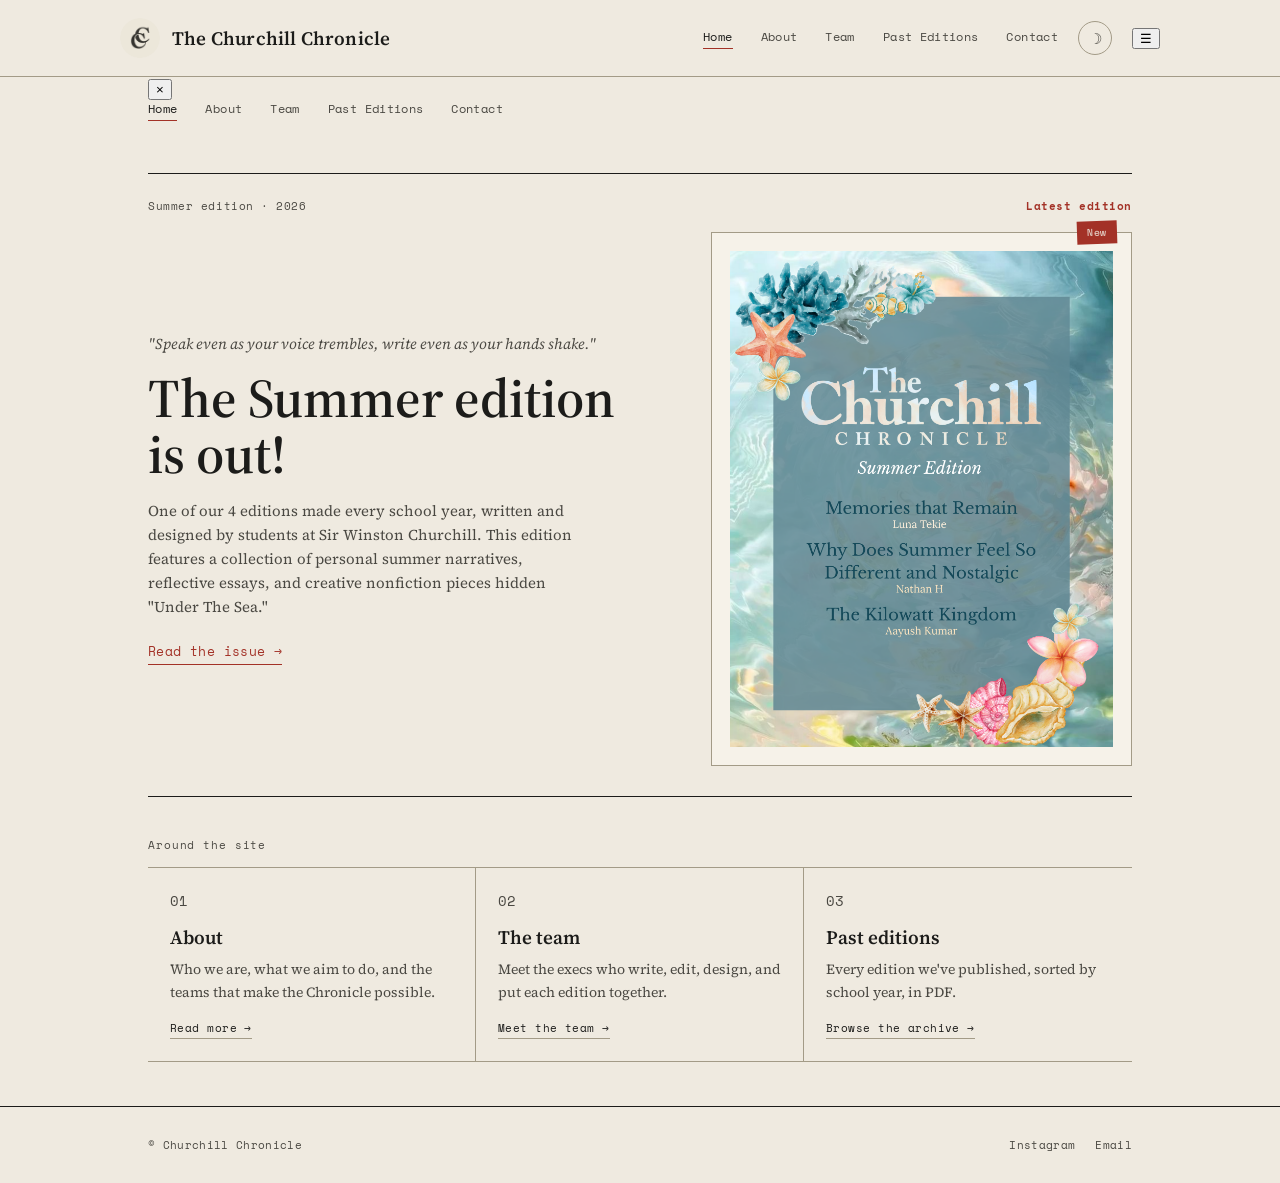
==== index.html @ 62dafbb4 "add mobile navigation and polish" ====
<!DOCTYPE html>
<html lang="en">
<head>
    <script>
      (function () {
        var saved = localStorage.getItem('theme');
        if (saved === 'light' || saved === 'dark') {
          document.documentElement.setAttribute('data-theme', saved);
        }
      })();
    </script>
    <meta charset="UTF-8">
    <meta name="viewport" content="width=device-width, initial-scale=1, viewport-fit=cover">
    <title>The Churchill Chronicle</title>

    <link rel="preconnect" href="https://fonts.googleapis.com">
    <link rel="preconnect" href="https://fonts.gstatic.com" crossorigin>
    <link href="https://fonts.googleapis.com/css2?family=Source+Serif+4:ital,opsz,wght@0,8..60,400;0,8..60,500;0,8..60,600;1,8..60,400;1,8..60,500&family=Space+Mono:wght@400;700&display=swap" rel="stylesheet">

    <link rel="stylesheet" href="style.css">

    <link rel="apple-touch-icon" sizes="180x180" href="assets/favicon/apple-touch-icon.png">
    <link rel="icon" type="image/png" sizes="32x32" href="assets/favicon/favicon-32x32.png">
    <link rel="icon" type="image/png" sizes="16x16" href="assets/favicon/favicon-16x16.png">
    <link rel="manifest" href="assets/favicon/site.webmanifest">

<meta name="description" content="The official student magazine of Sir Winston Churchill High School. Read the latest edition, meet the team, and browse past issues.">
<link rel="canonical" href="https://churchillchronicleofficial.github.io/the-churchill-chronicle/index.html">
<!-- Replace "https://churchillchronicleofficial.github.io/the-churchill-chronicle/" with Actual Domain-->

<meta property="og:type" content="website">
<meta property="og:title" content="The Churchill Chronicle">
<meta property="og:description" content="The official student magazine of Sir Winston Churchill High School. Read the latest edition, meet the team, and browse past issues.">
<meta property="og:url" content="https://churchillchronicleofficial.github.io/the-churchill-chronicle/index.html">
<meta property="og:image" content="https://churchillchronicleofficial.github.io/the-churchill-chronicle/assets/social/og-image.jpg">
<!-- TODO: create assets/social/og-image.jpg (1200x630px) — a simple logo-on-paper
     image works well. Every page shares this one image for now. -->

<meta name="twitter:card" content="summary_large_image">
<meta name="twitter:title" content="The Churchill Chronicle">
<meta name="twitter:description" content="The official student magazine of Sir Winston Churchill High School. Read the latest edition, meet the team, and browse past issues.">
<meta name="twitter:image" content="https://churchillchronicleofficial.github.io/the-churchill-chronicle/assets/social/og-image.jpg">

<!-- Free, privacy-friendly analytics (GoatCounter). Sign up free at
     https://www.goatcounter.com (use wordpress login), then replace REPLACE-ME below with your
     own site code (find it in your GoatCounter settings). Until you do,
     this script simply won't send any data anywhere. -->
<script data-goatcounter="https://theofficialchurchillchronicle.goatcounter.com/count"
        async src="//gc.zgo.at/count.js"></script>

</head>
<body>

<header>
  <div class="wrap header-inner">
    <div class="brand">
      <img class="logo-mark" src="assets/images/logo.svg" alt="Churchill Chronicle logo">
      <div class="brand-text">
        <div class="name">The Churchill Chronicle</div>
      </div>
    </div>
    <div class="header-right">
      <nav>
        <a href="index.html" class="active">Home</a>
        <a href="about.html">About</a>
        <a href="team.html">Team</a>
        <a href="editions.html">Past Editions</a>
        <a href="contact.html">Contact</a>
      </nav>
      <button class="theme-toggle" id="themeToggle" aria-label="Toggle light or dark theme">&#9789;</button>
      <button class="menu-toggle" id="menuToggle" aria-label="Open menu">&#9776;</button>
    </div>
  </div>
</header>

<div class="mobile-nav-overlay" id="mobileNav">
  <div class="wrap mobile-nav-header">
    <button class="mobile-nav-close" id="mobileNavClose" aria-label="Close menu">&times;</button>
  </div>
  <nav class="mobile-nav-links wrap">
      <a href="index.html" class="active">Home</a>
      <a href="about.html">About</a>
      <a href="team.html">Team</a>
      <a href="editions.html">Past Editions</a>
      <a href="contact.html">Contact</a>
  </nav>
</div>


<main class="wrap">

  <section class="hero">
    <div class="hero-frame">
      <div class="meta-row">
        <span>Summer edition &middot; 2026</span>
        <span class="latest">Latest edition</span>
      </div>
      <div class="hero-grid">
        <div>
          <p class="tagline">"Speak even as your voice trembles, write even as your hands shake."</p>
          <h1 class="hero-title">The Summer edition is out!</h1>
          <p class="hero-sub">One of our 4 editions made every school year, written and designed by students at Sir Winston Churchill. This edition features a collection of personal summer narratives, reflective essays, and creative nonfiction pieces hidden "Under The Sea."</p>
          <a href="assets/pdfs/summer-2025.pdf"class="read-link">Read the issue &rarr;</a>
        </div>
        <div class="cover-frame">
          <span class="stamp-tag">New</span>
          <img src="assets/covers/summer-2026-cover.png" alt="Summer 2026 edition cover">
        </div>
      </div>
    </div>
  </section>

  <section class="index-section">
    <p class="index-heading">Around the site</p>
    <div class="index-grid">
      <div class="index-card">
        <p class="index-num">01</p>
        <h3>About</h3>
        <p>Who we are, what we aim to do, and the teams that make the Chronicle possible.</p>
        <a href="about.html">Read more &rarr;</a>
      </div>
      <div class="index-card">
        <p class="index-num">02</p>
        <h3>The team</h3>
        <p>Meet the execs who write, edit, design, and put each edition together.</p>
        <a href="team.html">Meet the team &rarr;</a>
      </div>
      <div class="index-card">
        <p class="index-num">03</p>
        <h3>Past editions</h3>
        <p>Every edition we've published, sorted by school year, in PDF.</p>
        <a href="editions.html">Browse the archive &rarr;</a>
      </div>
    </div>
  </section>

</main>

<footer>
  <div class="wrap footer-inner">
    <span>&copy; Churchill Chronicle</span>
    <div class="footer-links">
      <a href="https://www.instagram.com/thechurchillchronicle/" target="_blank" rel="noopener">Instagram</a>
      <a href="mailto:churchillchronicleofficial@gmail.com">Email</a>
    </div>
  </div>
</footer>

<script>
  (function () {
    var toggle = document.getElementById('themeToggle');
    function currentTheme() {
      var attr = document.documentElement.getAttribute('data-theme');
      if (attr) return attr;
      return window.matchMedia('(prefers-color-scheme: dark)').matches ? 'dark' : 'light';
    }
    function updateIcon() {
      toggle.textContent = currentTheme() === 'dark' ? '\u2600' : '\u263D';
    }
    updateIcon();
    toggle.addEventListener('click', function () {
      var next = currentTheme() === 'dark' ? 'light' : 'dark';
      document.documentElement.setAttribute('data-theme', next);
      localStorage.setItem('theme', next);
      updateIcon();
    });
  })();
</script>


<script>
  (function () {
    var menuToggle = document.getElementById('menuToggle');
    var mobileNav = document.getElementById('mobileNav');
    var mobileNavClose = document.getElementById('mobileNavClose');
    if (!menuToggle || !mobileNav) return;

    function openMenu() {
      mobileNav.classList.add('open');
      document.body.style.overflow = 'hidden';
    }
    function closeMenu() {
      mobileNav.classList.remove('open');
      document.body.style.overflow = '';
    }

    menuToggle.addEventListener('click', openMenu);
    mobileNavClose.addEventListener('click', closeMenu);
    mobileNav.querySelectorAll('a').forEach(function (link) {
      link.addEventListener('click', closeMenu);
    });
    document.addEventListener('keydown', function (e) {
      if (e.key === 'Escape') closeMenu();
    });
  })();
</script>

</body>
</html>
---- style.css ----
/* ===================================================
   Churchill Chronicle — shared stylesheet
   THEME: "The Record" — archival / ledger editorial system
   Link this file from every page: <link rel="stylesheet" href="style.css">
   =================================================== */

:root {
  --paper: #efeae0;
  --paper-raised: #f6f2e9;
  --ink: #1c1c1a;
  --ink-soft: #4a4842;
  --rule: #a39b87;
  --rule-light: #d8d2c1;
  --stamp: #a33227;
  --index-green: #2c4a3e;

  --font-serif: "Source Serif 4", Georgia, serif;
  --font-mono: "Space Mono", "Courier New", monospace;
}

@media (prefers-color-scheme: dark) {
  :root:not([data-theme="light"]) {
    --paper: #1b1a17;
    --paper-raised: #232019;
    --ink: #ece7da;
    --ink-soft: #b8b2a1;
    --rule: #5a5647;
    --rule-light: #35322a;
    --stamp: #d3564a;
    --index-green: #6a9987;
  }
}
:root[data-theme="dark"] {
  --paper: #1b1a17;
  --paper-raised: #232019;
  --ink: #ece7da;
  --ink-soft: #b8b2a1;
  --rule: #5a5647;
  --rule-light: #35322a;
  --stamp: #d3564a;
  --index-green: #6a9987;
}

* { box-sizing: border-box; }

html { scroll-padding-top: env(safe-area-inset-top, 0px); }
html, body { margin: 0; height: 100%; }

body {
  background: var(--paper);
  color: var(--ink);
  font-family: var(--font-serif);
  padding-top: env(safe-area-inset-top, 0px);
  padding-bottom: env(safe-area-inset-bottom, 0px);
  -webkit-font-smoothing: antialiased;
}

a { color: inherit; text-decoration: none; }

.wrap {
  max-width: 1040px;
  margin: 0 auto;
  padding: 0 28px;
}

/* ---- header ---- */
header {
  position: sticky;
  top: env(safe-area-inset-top, 0px);
  background: var(--paper);
  border-bottom: 1px solid var(--rule);
  z-index: 10;
}
.header-inner {
  display: flex;
  align-items: center;
  justify-content: space-between;
  padding: 18px 0;
  gap: 20px;
}
.brand { display: flex; align-items: center; gap: 12px; }

.logo-mark {
  width: 40px;
  height: 40px;
  border-radius: 50%;
  object-fit: cover;
  display: block;
  flex-shrink: 0;
}
.logo-mark.placeholder {
  border: 1.5px solid var(--ink);
  display: flex;
  align-items: center;
  justify-content: center;
  font-family: var(--font-mono);
  font-size: 11px;
  letter-spacing: 0.02em;
  color: var(--ink-soft);
  text-align: center;
  line-height: 1.1;
}

.brand-text .name { font-size: 19px; font-weight: 600; letter-spacing: 0.01em; }
.brand-text .est { font-family: var(--font-mono); font-size: 10px; color: var(--ink-soft); letter-spacing: 0.06em; }

nav { display: flex; gap: 28px; font-family: var(--font-mono); font-size: 12px; letter-spacing: 0.03em; }
nav a { color: var(--ink-soft); border-bottom: 1px solid transparent; padding-bottom: 3px; }
nav a:hover, nav a.active { color: var(--ink); border-bottom-color: var(--stamp); }

@media (max-width: 640px) {
  nav { display: none; } /* replace with a mobile menu when we build that page */
}

/* ---- hero ---- */
.hero { padding: 44px 0 32px; }

.hero-frame {
  border-top: 1px solid var(--ink);
  border-bottom: 1px solid var(--ink);
  padding: 24px 0 30px;
  margin-top: 8px;
}

.meta-row {
  font-family: var(--font-mono);
  font-size: 11px;
  letter-spacing: 0.05em;
  color: var(--ink-soft);
  display: flex;
  justify-content: space-between;
  margin-bottom: 18px;
}
.meta-row .latest { color: var(--stamp); font-weight: 700; }

.hero-grid {
  display: grid;
  grid-template-columns: 1.1fr 0.9fr;
  gap: 48px;
  align-items: center;
}
@media (max-width: 720px) {
  .hero-grid { grid-template-columns: 1fr; gap: 32px; }
}

.tagline { font-style: italic; font-size: 15px; color: var(--ink-soft); margin: 0 0 14px; line-height: 1.5; }

.hero-title {
  font-size: clamp(2.1rem, 4.4vw, 3.4rem);
  line-height: 1.04;
  font-weight: 600;
  margin: 0 0 16px;
  max-width: 480px;
}

.hero-sub { font-size: 15px; color: var(--ink-soft); line-height: 1.6; max-width: 440px; margin: 0 0 20px; }

.read-link {
  display: inline-flex;
  align-items: center;
  gap: 8px;
  font-family: var(--font-mono);
  font-size: 13px;
  letter-spacing: 0.03em;
  color: var(--stamp);
  border-bottom: 1px solid var(--stamp);
  padding-bottom: 3px;
}
.read-link:hover { opacity: 0.75; }

.cover-frame {
  background: var(--paper-raised);
  border: 1px solid var(--rule);
  padding: 18px;
  position: relative;
}
.cover-frame img {
  width: 100%;
  display: block;
  aspect-ratio: 8.5 / 11;
  object-fit: cover;
}
.cover-placeholder {
  aspect-ratio: 8.5 / 11;
  border: 1px dashed var(--rule);
  display: flex;
  flex-direction: column;
  align-items: center;
  justify-content: center;
  gap: 10px;
  text-align: center;
  padding: 20px;
}
.cover-placeholder .label { font-family: var(--font-mono); font-size: 11px; color: var(--ink-soft); letter-spacing: 0.04em; }
.cover-placeholder .issue { font-family: var(--font-mono); font-size: 10px; color: var(--rule); }

.stamp-tag {
  position: absolute;
  top: -12px;
  right: 14px;
  background: var(--stamp);
  color: var(--paper);
  font-family: var(--font-mono);
  font-size: 10px;
  letter-spacing: 0.06em;
  padding: 4px 10px;
  transform: rotate(-2deg);
}

/* ---- teaser index ---- */
.index-section { padding: 8px 0 44px; }
.index-heading { font-family: var(--font-mono); font-size: 11px; letter-spacing: 0.08em; color: var(--ink-soft); margin: 0 0 14px; }

.index-grid { display: grid; grid-template-columns: repeat(3, 1fr); border-top: 1px solid var(--rule); }
@media (max-width: 720px) { .index-grid { grid-template-columns: 1fr; } }

.index-card { border-bottom: 1px solid var(--rule); border-right: 1px solid var(--rule); padding: 22px 22px 24px; }
.index-card:last-child { border-right: none; }
@media (max-width: 720px) { .index-card { border-right: none !important; } }

.index-num { font-family: var(--font-mono); font-size: 11px; color: var(--rule); margin: 0 0 12px; }
.index-card h3 { font-size: 19px; font-weight: 600; margin: 0 0 8px; }
.index-card p { font-size: 14px; color: var(--ink-soft); line-height: 1.6; margin: 0 0 12px; }
.index-card a { font-family: var(--font-mono); font-size: 11px; letter-spacing: 0.04em; color: var(--ink); border-bottom: 1px solid var(--rule); padding-bottom: 2px; }
.index-card a:hover { border-color: var(--ink); }

/* ---- footer ---- */
footer { border-top: 1px solid var(--ink); padding: 30px 0; }
.footer-inner {
  display: flex;
  justify-content: space-between;
  align-items: center;
  flex-wrap: wrap;
  gap: 14px;
  font-family: var(--font-mono);
  font-size: 11px;
  color: var(--ink-soft);
  letter-spacing: 0.03em;
}
.footer-links { display: flex; gap: 20px; }
.footer-links a { color: var(--ink-soft); }
.footer-links a:hover { color: var(--ink); }

/* ===================================================
   About page
   =================================================== */

.page-header {
  padding: 32px 0 20px;
  border-bottom: 1px solid var(--ink);
}
.page-eyebrow {
  font-family: var(--font-mono);
  font-size: 11px;
  letter-spacing: 0.06em;
  color: var(--ink-soft);
  margin: 0;
}
.page-title {
  font-size: clamp(2rem, 4.2vw, 2.9rem);
  font-weight: 600;
  line-height: 1.05;
  margin: 12px 0 0;
  max-width: 620px;
}

/* Body copy links (Philosophy / History paragraphs) */
.prose { max-width: 680px; }
.prose p {
  font-size: 16px;
  line-height: 1.75;
  color: var(--ink);
  margin: 0 0 14px;
}
.prose p:last-child { margin-bottom: 0; }
.prose a {
  color: var(--stamp);
  border-bottom: 1px solid var(--stamp);
  padding-bottom: 1px;
}
.prose a:hover { opacity: 0.75; }

.about-section {
  padding: 30px 0;
  border-bottom: 1px solid var(--rule-light);
}
.about-section:last-of-type { border-bottom: none; }
.about-section h2 {
  font-family: var(--font-mono);
  font-size: 12px;
  letter-spacing: 0.08em;
  color: var(--ink-soft);
  margin: 0 0 14px;
  text-transform: none;
}

/* ---- roles grid ---- */
.roles-section { padding: 36px 0 50px; border-bottom: 1px solid var(--rule-light); }
.roles-section .about-section-title {
  font-size: clamp(1.5rem, 3vw, 2rem);
  font-weight: 600;
  margin: 0 0 8px;
}
.roles-intro {
  font-size: 14px;
  color: var(--ink-soft);
  margin: 0 0 22px;
  max-width: 520px;
}

.role-grid {
  display: grid;
  grid-template-columns: repeat(3, 1fr);
  border-top: 1px solid var(--rule);
  border-left: 1px solid var(--rule);
}
@media (max-width: 780px) {
  .role-grid { grid-template-columns: repeat(2, 1fr); }
}
@media (max-width: 480px) {
  .role-grid { grid-template-columns: 1fr; }
}

.role-card {
  border-right: 1px solid var(--rule);
  border-bottom: 1px solid var(--rule);
  padding: 20px 20px;
  text-align: left;
  background: transparent;
  cursor: pointer;
  font-family: inherit;
  color: inherit;
  display: flex;
  flex-direction: column;
  gap: 8px;
  transition: background 150ms ease;
}
.role-card:hover { background: var(--paper-raised); }
.role-card:focus-visible { outline: 2px solid var(--stamp); outline-offset: -2px; }

.role-card h3 { font-size: 17px; font-weight: 600; margin: 0; }
.role-card p { font-size: 13.5px; color: var(--ink-soft); line-height: 1.6; margin: 0; flex-grow: 1; }
.role-card .role-see {
  font-family: var(--font-mono);
  font-size: 10.5px;
  letter-spacing: 0.04em;
  color: var(--stamp);
}

/* ---- disclaimer ---- */
.disclaimer-section { padding: 24px 0 44px; }
.disclaimer-section p {
  font-size: 12.5px;
  font-style: italic;
  color: var(--ink-soft);
  line-height: 1.7;
  max-width: 760px;
  margin: 0;
}

/* ---- modal ---- */
.modal-overlay {
  position: fixed;
  inset: 0;
  background: rgba(28, 28, 26, 0.55);
  display: none;
  align-items: center;
  justify-content: center;
  padding: 24px;
  z-index: 100;
}
.modal-overlay.open { display: flex; }

.modal-panel {
  background: var(--paper);
  border: 1px solid var(--ink);
  max-width: 420px;
  width: 100%;
  max-height: 80vh;
  overflow-y: auto;
  padding: 28px 26px;
  position: relative;

  /* blend the scrollbar into the design instead of the default system style */
  scrollbar-width: thin;
  scrollbar-color: var(--rule) transparent;
}
.modal-panel::-webkit-scrollbar { width: 6px; }
.modal-panel::-webkit-scrollbar-track { background: transparent; }
.modal-panel::-webkit-scrollbar-thumb { background: var(--rule); border-radius: 3px; }
.modal-panel::-webkit-scrollbar-thumb:hover { background: var(--ink-soft); }

.modal-close {
  position: absolute;
  top: 16px;
  right: 16px;
  background: none;
  border: none;
  font-family: var(--font-mono);
  font-size: 12px;
  color: var(--ink-soft);
  cursor: pointer;
  letter-spacing: 0.04em;
  padding: 4px;
}
.modal-close:hover { color: var(--ink); }

.modal-eyebrow {
  font-family: var(--font-mono);
  font-size: 10.5px;
  letter-spacing: 0.06em;
  color: var(--stamp);
  margin: 0 0 8px;
}
.modal-panel h3 { font-size: 21px; font-weight: 600; margin: 0 0 6px; }
.modal-panel .modal-desc { font-size: 13.5px; color: var(--ink-soft); line-height: 1.6; margin: 0 0 16px; }

.modal-names {
  list-style: none;
  margin: 0;
  padding: 14px 0 0;
  border-top: 1px solid var(--rule-light);
}
.modal-names li {
  font-size: 15px;
  padding: 8px 0;
  border-bottom: 1px solid var(--rule-light);
}
.modal-names li:last-child { border-bottom: none; }

/* ===================================================
   Team page (work in progress state)
   =================================================== */

.wip-wrap {
  border-top: 1px solid var(--ink);
  border-bottom: 1px solid var(--ink);
  margin-top: 8px;
  padding: 70px 0;
  min-height: 30vh;
  display: flex;
  flex-direction: column;
  justify-content: center;
}
.wip-eyebrow {
  font-family: var(--font-mono);
  font-size: 11px;
  letter-spacing: 0.06em;
  color: var(--stamp);
  margin: 0 0 14px;
}
.wip-title {
  font-size: clamp(1.8rem, 4vw, 2.6rem);
  font-weight: 600;
  line-height: 1.1;
  margin: 0 0 14px;
  max-width: 520px;
}
.wip-text {
  font-size: 15px;
  color: var(--ink-soft);
  line-height: 1.6;
  max-width: 480px;
  margin: 0;
}

/* ===================================================
   Past editions page
   =================================================== */

.editions-intro { padding: 6px 0 6px; }
.editions-intro p {
  font-size: 15px;
  color: var(--ink-soft);
  line-height: 1.6;
  max-width: 900px;
  margin: 0;
}

.edition-year {
  border-top: 1px solid var(--ink);
  border-bottom: 1px solid var(--ink);
  padding: 22px 0 30px;
  margin-top: 26px;
}
.edition-year:first-of-type { margin-top: 0; }

.edition-year-header {
  display: flex;
  align-items: baseline;
  justify-content: space-between;
  margin-bottom: 20px;
  gap: 12px;
}
.edition-year-header h2 {
  font-family: var(--font-mono);
  font-size: 13px;
  font-weight: 700;
  letter-spacing: 0.06em;
  color: var(--ink);
  margin: 0;
}
.edition-count {
  font-family: var(--font-mono);
  font-size: 11px;
  color: var(--ink-soft);
  letter-spacing: 0.03em;
}

.edition-grid {
  display: grid;
  grid-template-columns: repeat(4, 1fr);
  gap: 20px;
}
@media (max-width: 780px) {
  .edition-grid { grid-template-columns: repeat(2, 1fr); }
}
@media (max-width: 460px) {
  .edition-grid { grid-template-columns: 1fr; }
}

.edition-card {
  display: flex;
  flex-direction: column;
  gap: 8px;
}
.edition-cover-frame {
  background: var(--paper-raised);
  border: 1px solid var(--rule);
  padding: 10px;
  transition: border-color 150ms ease;
}
.edition-card:hover .edition-cover-frame { border-color: var(--ink); }
.edition-cover-frame img {
  width: 100%;
  display: block;
  aspect-ratio: 8.5 / 11;
  object-fit: cover;
}
.edition-cover-placeholder {
  aspect-ratio: 8.5 / 11;
  border: 1px dashed var(--rule);
  display: flex;
  flex-direction: column;
  align-items: center;
  justify-content: center;
  gap: 6px;
  text-align: center;
  padding: 10px;
}
.edition-cover-placeholder .label { font-family: var(--font-mono); font-size: 10px; color: var(--ink-soft); letter-spacing: 0.03em; }
.edition-cover-placeholder .file { font-family: var(--font-mono); font-size: 9px; color: var(--rule); word-break: break-all; }

.edition-season {
  font-family: var(--font-mono);
  font-size: 11px;
  letter-spacing: 0.03em;
  color: var(--ink-soft);
  text-align: center;
}
.edition-card:hover .edition-season { color: var(--stamp); }

.archive-links {
  margin-top: 20px;
  margin-bottom: 40px;
  padding-top: 14px;
  display: flex;
  justify-content: center;
  gap: 24px;
}
.archive-links a {
  font-family: var(--font-mono);
  font-size: 10px;
  letter-spacing: 0.03em;
  color: var(--rule);
  opacity: 0.7;
}
.archive-links a:hover { opacity: 1; color: var(--ink-soft); }

/* ===================================================
   Theme toggle
   =================================================== */

.header-right {
  display: flex;
  align-items: center;
  gap: 20px;
}

.theme-toggle {
  width: 34px;
  height: 34px;
  border-radius: 50%;
  border: 1px solid var(--rule);
  background: none;
  color: var(--ink-soft);
  font-size: 15px;
  line-height: 1;
  cursor: pointer;
  display: flex;
  align-items: center;
  justify-content: center;
  flex-shrink: 0;
  transition: border-color 150ms ease, color 150ms ease;
}
.theme-toggle:hover { border-color: var(--ink); color: var(--ink); }
.theme-toggle:focus-visible { outline: 2px solid var(--stamp); outline-offset: 2px; }

/* ===================================================
   Contact page
   =================================================== */

.contact-grid { margin: 34px 0 10px; }
.contact-card .contact-label {
  font-family: var(--font-mono);
  font-size: 11px;
  color: var(--rule);
  letter-spacing: 0.04em;
  margin: 0 0 12px;
}

/* ===================================================
   Team page (draft) — exec profile grid
   =================================================== */

.exec-intro { padding: 6px 0 30px; }
.exec-intro p {
  font-size: 15px;
  color: var(--ink-soft);
  line-height: 1.6;
  max-width: 640px;
  margin: 0;
}

.exec-grid {
  display: grid;
  grid-template-columns: repeat(3, 1fr);
  gap: 36px 28px;
  padding-bottom: 60px;
}
@media (max-width: 780px) {
  .exec-grid { grid-template-columns: repeat(2, 1fr); }
}
@media (max-width: 480px) {
  .exec-grid { grid-template-columns: 1fr; }
}

.exec-card { display: flex; flex-direction: column; }

.exec-photo {
  aspect-ratio: 1 / 1;
  width: 100%;
  border: 1px dashed var(--rule);
  background: var(--paper-raised);
  display: flex;
  flex-direction: column;
  align-items: center;
  justify-content: center;
  gap: 6px;
  text-align: center;
  padding: 12px;
  margin-bottom: 14px;
}
.exec-photo img {
  width: 100%;
  height: 100%;
  object-fit: cover;
  display: block;
}
.exec-photo .label { font-family: var(--font-mono); font-size: 10.5px; color: var(--ink-soft); letter-spacing: 0.03em; }
.exec-photo .file { font-family: var(--font-mono); font-size: 9px; color: var(--rule); word-break: break-all; }

.exec-role {
  font-family: var(--font-mono);
  font-size: 10.5px;
  letter-spacing: 0.05em;
  color: var(--stamp);
  margin: 0 0 4px;
}
.exec-name {
  font-size: 18px;
  font-weight: 600;
  margin: 0 0 8px;
}
.exec-desc {
  font-size: 13px;
  color: var(--ink-soft);
  line-height: 1.6;
  margin: 0 0 10px;
  flex-grow: 1;
}
.exec-email {
  font-family: var(--font-mono);
  font-size: 11px;
  letter-spacing: 0.02em;
  color: var(--ink);
  border-bottom: 1px solid var(--rule);
  padding-bottom: 2px;
  align-self: flex-start;
}
.exec-email:hover { border-color: var(--ink); }

.draft-flag {
  background: var(--stamp);
  color: var(--paper);
  font-family: var(--font-mono);
  font-size: 11px;
  letter-spacing: 0.04em;
  text-align: center;
  padding: 8px;
}
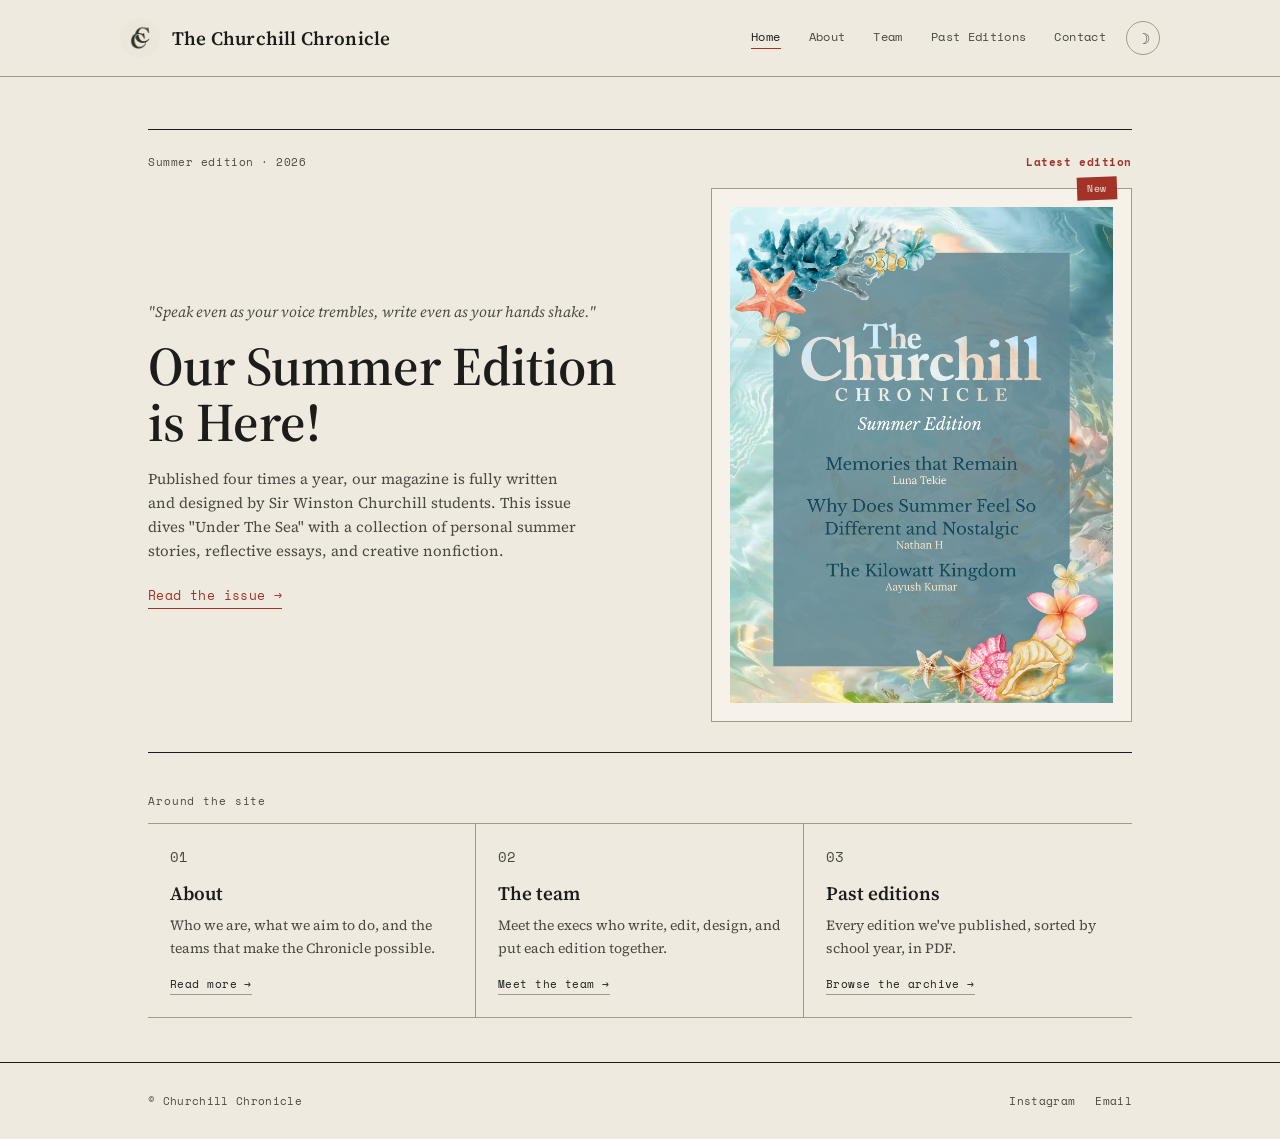
==== commit 66ea6d99: "polish pages" ====
--- a/index.html
+++ b/index.html
@@ -98,8 +98,8 @@
       <div class="hero-grid">
         <div>
           <p class="tagline">"Speak even as your voice trembles, write even as your hands shake."</p>
-          <h1 class="hero-title">The Summer edition is out!</h1>
-          <p class="hero-sub">One of our 4 editions made every school year, written and designed by students at Sir Winston Churchill. This edition features a collection of personal summer narratives, reflective essays, and creative nonfiction pieces hidden "Under The Sea."</p>
+          <h1 class="hero-title">Our Summer Edition is Here!</h1>
+          <p class="hero-sub">Published four times a year, our magazine is fully written and designed by Sir Winston Churchill students. This issue dives "Under The Sea" with a collection of personal summer stories, reflective essays, and creative nonfiction.</p>
           <a href="assets/pdfs/summer-2025.pdf"class="read-link">Read the issue &rarr;</a>
         </div>
         <div class="cover-frame">
--- a/style.css
+++ b/style.css
@@ -708,4 +708,82 @@
   letter-spacing: 0.04em;
   text-align: center;
   padding: 8px;
+}
+
+/* ===================================================
+   Mobile navigation
+   =================================================== */
+
+.menu-toggle {
+  display: none;
+  width: 34px;
+  height: 34px;
+  border-radius: 50%;
+  border: 1px solid var(--rule);
+  background: none;
+  color: var(--ink-soft);
+  font-size: 16px;
+  cursor: pointer;
+  align-items: center;
+  justify-content: center;
+  flex-shrink: 0;
+  transition: border-color 150ms ease, color 150ms ease;
+}
+.menu-toggle:hover { border-color: var(--ink); color: var(--ink); }
+.menu-toggle:focus-visible { outline: 2px solid var(--stamp); outline-offset: 2px; }
+
+@media (max-width: 640px) {
+  .menu-toggle { display: flex; }
+}
+
+.mobile-nav-overlay {
+  position: fixed;
+  inset: 0;
+  background: var(--paper);
+  z-index: 200;
+  display: none;
+  flex-direction: column;
+  padding-top: env(safe-area-inset-top, 0px);
+  padding-bottom: env(safe-area-inset-bottom, 0px);
+}
+.mobile-nav-overlay.open { display: flex; }
+
+.mobile-nav-header {
+  display: flex;
+  justify-content: flex-end;
+  padding: 18px 28px;
+}
+.mobile-nav-close {
+  width: 34px;
+  height: 34px;
+  border-radius: 50%;
+  border: 1px solid var(--rule);
+  background: none;
+  color: var(--ink-soft);
+  font-size: 18px;
+  cursor: pointer;
+  display: flex;
+  align-items: center;
+  justify-content: center;
+}
+.mobile-nav-close:hover { border-color: var(--ink); color: var(--ink); }
+
+.mobile-nav-links {
+  display: flex;
+  flex-direction: column;
+  gap: 4px;
+  padding-top: 20px;
+}
+.mobile-nav-links a {
+  font-family: var(--font-serif);
+  font-size: clamp(1.6rem, 8vw, 2.2rem);
+  font-weight: 600;
+  color: var(--ink);
+  border-bottom: 1px solid var(--rule-light);
+  padding: 16px 0;
+}
+.mobile-nav-links a.active { color: var(--stamp); }
+
+@media (min-width: 641px) {
+  .mobile-nav-overlay { display: none !important; }
 }
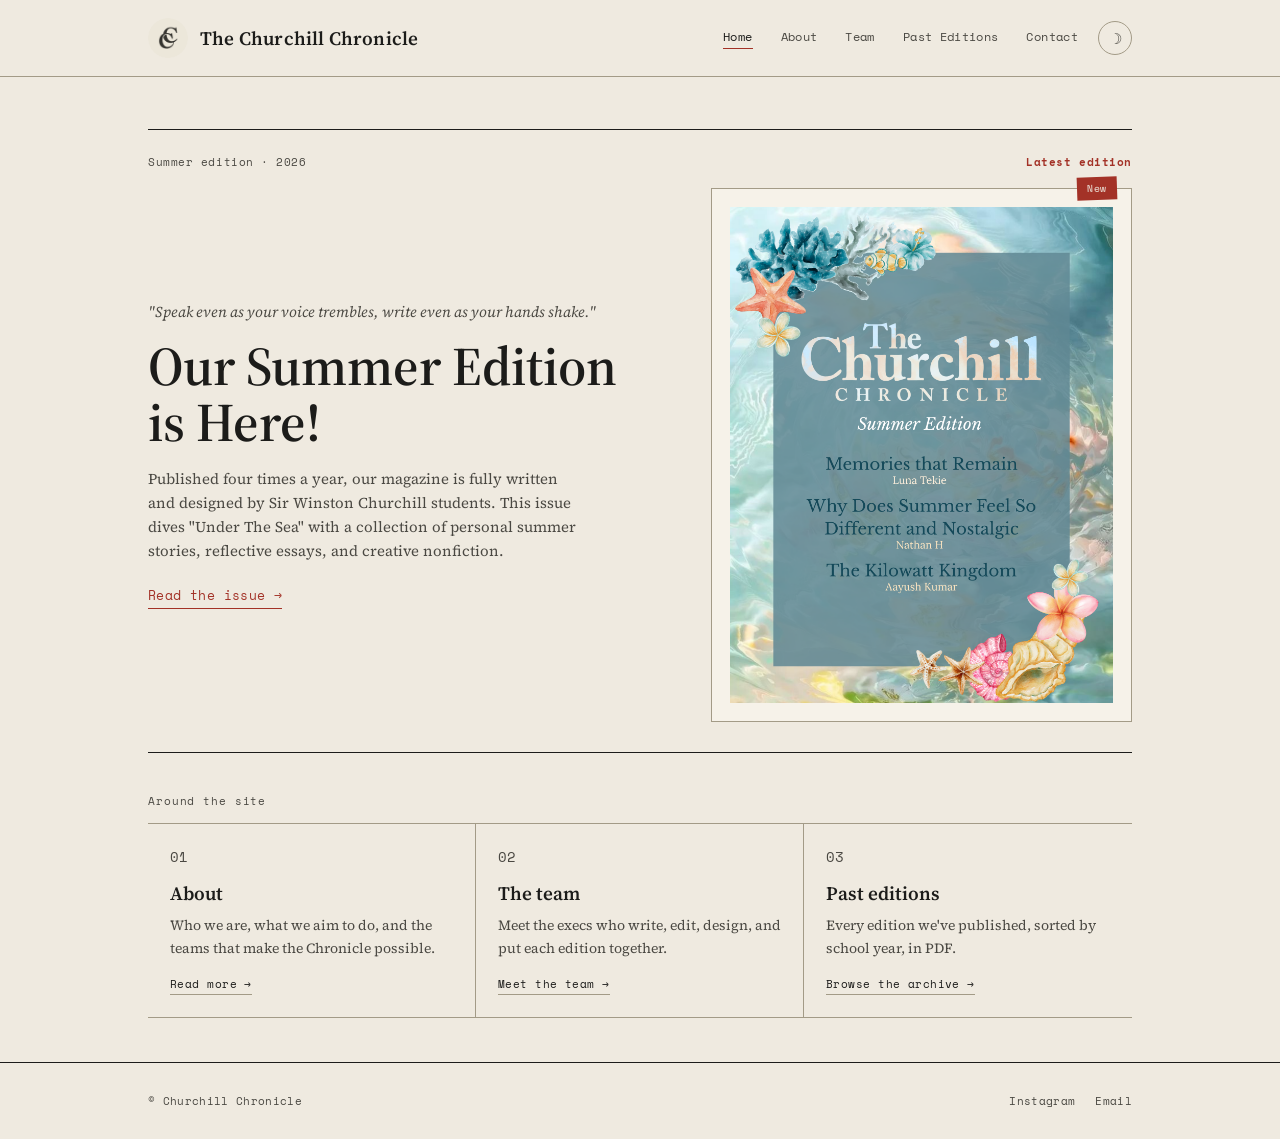
==== commit c7f9018c: "fix padding issues and appearance icon styling" ====
--- a/index.html
+++ b/index.html
@@ -100,7 +100,7 @@
           <p class="tagline">"Speak even as your voice trembles, write even as your hands shake."</p>
           <h1 class="hero-title">Our Summer Edition is Here!</h1>
           <p class="hero-sub">Published four times a year, our magazine is fully written and designed by Sir Winston Churchill students. This issue dives "Under The Sea" with a collection of personal summer stories, reflective essays, and creative nonfiction.</p>
-          <a href="assets/pdfs/summer-2025.pdf"class="read-link">Read the issue &rarr;</a>
+          <a href="assets/pdfs/summer-2026.pdf"class="read-link">Read the issue &rarr;</a>
         </div>
         <div class="cover-frame">
           <span class="stamp-tag">New</span>
@@ -155,7 +155,7 @@
       return window.matchMedia('(prefers-color-scheme: dark)').matches ? 'dark' : 'light';
     }
     function updateIcon() {
-      toggle.textContent = currentTheme() === 'dark' ? '\u2600' : '\u263D';
+      toggle.textContent = currentTheme() === 'dark' ? '\u2600\uFE0E' : '\u263D\uFE0E';
     }
     updateIcon();
     toggle.addEventListener('click', function () {
--- a/style.css
+++ b/style.css
@@ -75,7 +75,8 @@
   display: flex;
   align-items: center;
   justify-content: space-between;
-  padding: 18px 0;
+  padding-top: 18px;
+  padding-bottom: 18px;
   gap: 20px;
 }
 .brand { display: flex; align-items: center; gap: 12px; }
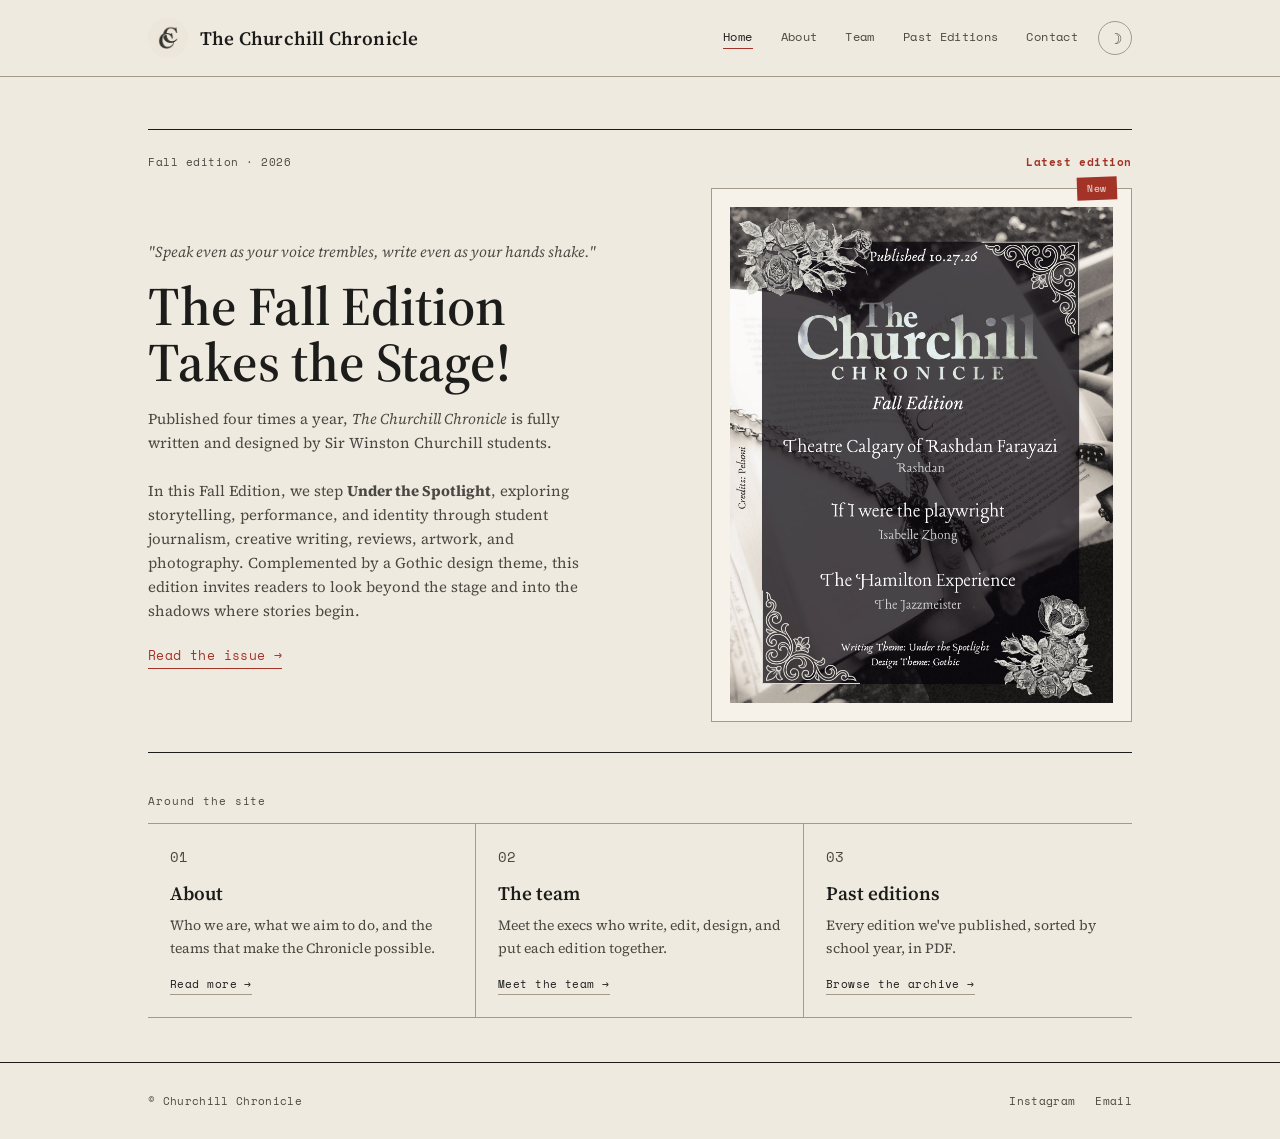
==== commit 35a05bbe: "update to feature 2026 fall edition with improved image quality" ====
--- a/index.html
+++ b/index.html
@@ -33,8 +33,7 @@
 <meta property="og:description" content="The official student magazine of Sir Winston Churchill High School. Read the latest edition, meet the team, and browse past issues.">
 <meta property="og:url" content="https://churchillchronicleofficial.github.io/the-churchill-chronicle/index.html">
 <meta property="og:image" content="https://churchillchronicleofficial.github.io/the-churchill-chronicle/assets/social/og-image.jpg">
-<!-- TODO: create assets/social/og-image.jpg (1200x630px) — a simple logo-on-paper
-     image works well. Every page shares this one image for now. -->
+
 
 <meta name="twitter:card" content="summary_large_image">
 <meta name="twitter:title" content="The Churchill Chronicle">
@@ -42,9 +41,7 @@
 <meta name="twitter:image" content="https://churchillchronicleofficial.github.io/the-churchill-chronicle/assets/social/og-image.jpg">
 
 <!-- Free, privacy-friendly analytics (GoatCounter). Sign up free at
-     https://www.goatcounter.com (use wordpress login), then replace REPLACE-ME below with your
-     own site code (find it in your GoatCounter settings). Until you do,
-     this script simply won't send any data anywhere. -->
+     https://www.goatcounter.com (use wordpress login) -->
 <script data-goatcounter="https://theofficialchurchillchronicle.goatcounter.com/count"
         async src="//gc.zgo.at/count.js"></script>
 
@@ -92,19 +89,19 @@
   <section class="hero">
     <div class="hero-frame">
       <div class="meta-row">
-        <span>Summer edition &middot; 2026</span>
+        <span>Fall edition &middot; 2026</span>
         <span class="latest">Latest edition</span>
       </div>
       <div class="hero-grid">
         <div>
           <p class="tagline">"Speak even as your voice trembles, write even as your hands shake."</p>
-          <h1 class="hero-title">Our Summer Edition is Here!</h1>
-          <p class="hero-sub">Published four times a year, our magazine is fully written and designed by Sir Winston Churchill students. This issue dives "Under The Sea" with a collection of personal summer stories, reflective essays, and creative nonfiction.</p>
-          <a href="assets/pdfs/summer-2026.pdf"class="read-link">Read the issue &rarr;</a>
+          <h1 class="hero-title">The Fall Edition <br> Takes the Stage! </h1>
+          <p class="hero-sub">Published four times a year, <i>The Churchill Chronicle</i> is fully written and designed by Sir Winston Churchill students. <br> <br> In this Fall Edition, we step <b>Under the Spotlight</b>, exploring storytelling, performance, and identity through student journalism, creative writing, reviews, artwork, and photography. Complemented by a Gothic design theme, this edition invites readers to look beyond the stage and into the shadows where stories begin.</p>
+          <a href="assets/pdfs/fall-2026.pdf"class="read-link">Read the issue &rarr;</a>
         </div>
         <div class="cover-frame">
           <span class="stamp-tag">New</span>
-          <img src="assets/covers/summer-2026-cover.png" alt="Summer 2026 edition cover">
+          <img src="assets/covers/fall-2026-cover.png" alt="Summer 2026 edition cover">
         </div>
       </div>
     </div>
--- a/style.css
+++ b/style.css
@@ -434,8 +434,6 @@
    =================================================== */
 
 .wip-wrap {
-  border-top: 1px solid var(--ink);
-  border-bottom: 1px solid var(--ink);
   margin-top: 8px;
   padding: 70px 0;
   min-height: 30vh;
